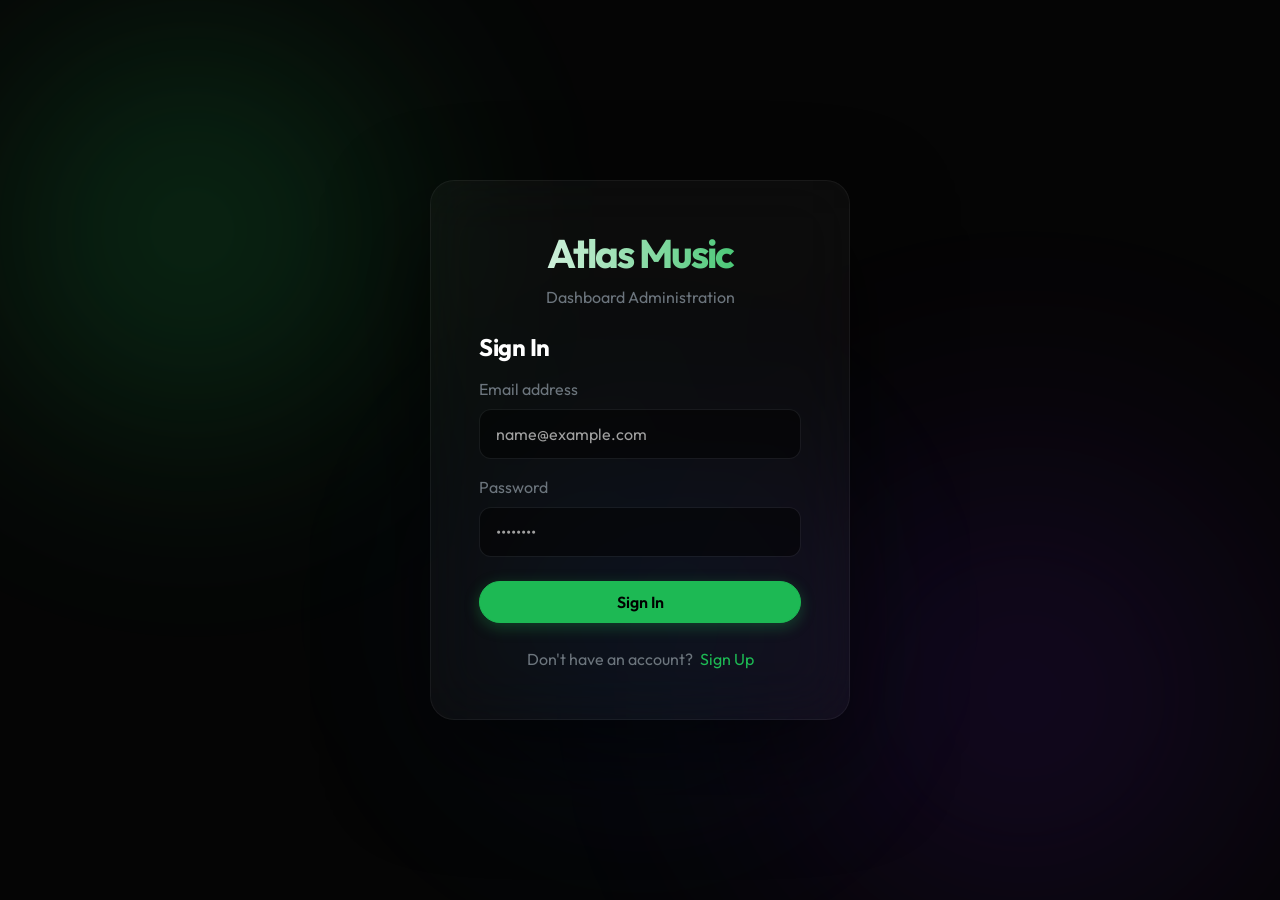
==== login.html @ 5739bf3d "dashboard" ====
<!DOCTYPE html>
<html lang="en">
<head>
    <meta charset="UTF-8">
    <meta name="viewport" content="width=device-width, initial-scale=1.0">
    <title>Atlas Music - Dashboard Login</title>
    <link href="https://cdn.jsdelivr.net/npm/bootstrap@5.3.0/dist/css/bootstrap.min.css" rel="stylesheet">
    <link href="https://fonts.googleapis.com/css2?family=Inter:wght@400;600;700&display=swap" rel="stylesheet">
    <link rel="stylesheet" href="assets/css/style.css">
</head>
<body>
    <!-- Dynamic Background Elements -->
    <div class="bg-mesh">
        <div class="blob blob-1"></div>
        <div class="blob blob-2"></div>
        <div class="blob blob-3"></div>
    </div>

    <div class="container d-flex align-items-center justify-content-center min-vh-100">
        <div class="auth-container w-100">
        <div class="text-center mb-4">
            <h2 class="fw-bold" style="color: var(--primary-color);">Atlas Music</h2>
            <p class="text-secondary">Dashboard Administration</p>
        </div>

        <!-- Login Section -->
        <div id="loginSection">
            <h4 class="mb-3">Sign In</h4>
            <div id="loginError" class="alert alert-danger d-none" role="alert"></div>
            <form id="loginForm">
                <div class="mb-3">
                    <label class="form-label text-secondary">Email address</label>
                    <input type="email" class="form-control" id="loginEmail" required placeholder="name@example.com">
                </div>
                <div class="mb-4">
                    <label class="form-label text-secondary">Password</label>
                    <input type="password" class="form-control" id="loginPassword" required placeholder="••••••••">
                </div>
                <button type="submit" class="btn btn-primary w-100 py-2">Sign In</button>
            </form>
            <div class="text-center mt-4">
                <span class="text-secondary">Don't have an account?</span>
                <a href="#" onclick="toggleAuthMode()" class="text-decoration-none ms-1" style="color: var(--primary-color);">Sign Up</a>
            </div>
        </div>

        <!-- Signup Section -->
        <div id="signupSection" class="d-none">
            <h4 class="mb-3">Create Account</h4>
            <div id="signupError" class="alert alert-danger d-none" role="alert"></div>
            <form id="signupForm">
                <div class="mb-3">
                    <label class="form-label text-secondary">Full Name</label>
                    <input type="text" class="form-control" id="signupName" required placeholder="John Doe">
                </div>
                <div class="mb-3">
                    <label class="form-label text-secondary">Email address</label>
                    <input type="email" class="form-control" id="signupEmail" required placeholder="name@example.com">
                </div>
                <div class="mb-4">
                    <label class="form-label text-secondary">Password</label>
                    <input type="password" class="form-control" id="signupPassword" required placeholder="••••••••">
                </div>
                <button type="submit" class="btn btn-primary w-100 py-2">Sign Up</button>
            </form>
            <div class="text-center mt-4">
                <span class="text-secondary">Already have an account?</span>
                <a href="#" onclick="toggleAuthMode()" class="text-decoration-none ms-1" style="color: var(--primary-color);">Sign In</a>
            </div>
        </div>
    </div>

    <!-- Global Loading Overlay -->
    <div id="loadingOverlay" class="loading-overlay">
        <div class="spinner-glow mb-3"></div>
        <p class="text-white fw-bold">Processing...</p>
    </div>

    <!-- Toast Container -->
    <div id="toastContainer" class="toast-container"></div>

    <script src="assets/js/api.js"></script>
    <script src="assets/js/auth.js"></script>
</body>
</html>
---- assets/css/style.css ----
@import url('https://fonts.googleapis.com/css2?family=Outfit:wght@300;400;500;600;700&display=swap');

:root {
  --primary-color: #1DB954; /* Keeping the Spotify green vibe */
  --primary-hover: #1ed760;
  --bg-color: #050505;
  --glass-bg: rgba(255, 255, 255, 0.03);
  --glass-border: rgba(255, 255, 255, 0.05);
  --glass-hover: rgba(255, 255, 255, 0.08);
  --text-primary: #FFFFFF;
  --text-secondary: #A0A0A0;
  --danger: #ff4b4b;
}

body {
  background-color: var(--bg-color);
  color: var(--text-primary);
  font-family: 'Outfit', sans-serif;
  -webkit-font-smoothing: antialiased;
  min-height: 100vh;
  overflow-x: hidden;
  position: relative;
}

/* Dynamic Background Mesh */
.bg-mesh {
  position: fixed;
  top: 0;
  left: 0;
  width: 100vw;
  height: 100vh;
  z-index: -1;
  overflow: hidden;
  background: var(--bg-color);
}

.blob {
  position: absolute;
  filter: blur(90px);
  z-index: -1;
  opacity: 0.6;
  animation: float 20s infinite alternate ease-in-out;
}

.blob-1 {
  top: -10%;
  left: -10%;
  width: 50vw;
  height: 50vw;
  background: radial-gradient(circle, rgba(29, 185, 84, 0.4) 0%, rgba(0,0,0,0) 70%);
  animation-delay: 0s;
}

.blob-2 {
  bottom: -20%;
  right: -10%;
  width: 60vw;
  height: 60vw;
  background: radial-gradient(circle, rgba(74, 20, 140, 0.4) 0%, rgba(0,0,0,0) 70%);
  animation-delay: -5s;
}

.blob-3 {
  top: 40%;
  left: 50%;
  width: 40vw;
  height: 40vw;
  background: radial-gradient(circle, rgba(13, 71, 161, 0.3) 0%, rgba(0,0,0,0) 70%);
  animation-delay: -10s;
  transform: translateX(-50%);
}

@keyframes float {
  0% { transform: translate(0, 0) scale(1); }
  50% { transform: translate(5%, 10%) scale(1.1); }
  100% { transform: translate(-5%, -5%) scale(0.9); }
}

/* Typography & Headings */
h1, h2, h3, h4, h5, h6 {
  font-weight: 700;
  letter-spacing: -0.02em;
}

/* Custom Scrollbar */
::-webkit-scrollbar {
  width: 6px;
  height: 6px;
}
::-webkit-scrollbar-track {
  background: transparent; 
}
::-webkit-scrollbar-thumb {
  background: rgba(255, 255, 255, 0.1); 
  border-radius: 10px;
}
::-webkit-scrollbar-thumb:hover {
  background: rgba(255, 255, 255, 0.3); 
}

/* Glassmorphism Utilities */
.glass-panel {
  background: var(--glass-bg);
  backdrop-filter: blur(16px);
  -webkit-backdrop-filter: blur(16px);
  border: 1px solid var(--glass-border);
  border-radius: 16px;
}

/* Buttons */
.btn-primary {
  background-color: var(--primary-color);
  border-color: var(--primary-color);
  color: #000;
  font-weight: 600;
  border-radius: 500px;
  padding: 10px 24px;
  transition: all 0.3s cubic-bezier(0.25, 0.8, 0.25, 1);
  box-shadow: 0 4px 15px rgba(29, 185, 84, 0.3);
}
.btn-primary:hover {
  background-color: var(--primary-hover);
  border-color: var(--primary-hover);
  color: #000;
  transform: translateY(-2px);
  box-shadow: 0 8px 25px rgba(29, 185, 84, 0.5);
}

.btn-outline-danger {
  border-radius: 500px;
  font-weight: 600;
  backdrop-filter: blur(10px);
}

/* Sidebar styling */
.sidebar {
  background: rgba(0, 0, 0, 0.4);
  backdrop-filter: blur(20px);
  -webkit-backdrop-filter: blur(20px);
  border-right: 1px solid var(--glass-border);
  min-height: 100vh;
  height: 100vh;
  padding-top: 20px;
  padding-bottom: 110px; /* Space for player bar */
  position: fixed;
  top: 0;
  bottom: 0;
  left: 0;
  overflow-y: auto;
  overscroll-behavior: contain;
  z-index: 100;
}
.sidebar .nav-link {
  color: var(--text-secondary);
  font-weight: 500;
  padding: 12px 20px;
  border-radius: 10px;
  margin-bottom: 8px;
  transition: all 0.3s ease;
  display: flex;
  align-items: center;
}
.sidebar .nav-link:hover, .sidebar .nav-link.active {
  color: var(--text-primary);
  background-color: var(--glass-hover);
  transform: translateX(4px);
}
.sidebar .nav-link i {
  font-size: 1.2rem;
  transition: transform 0.3s ease;
}
.sidebar .nav-link:hover i {
  transform: scale(1.1);
  color: var(--primary-color);
}

/* Main Content Area */
main {
  padding-bottom: 150px !important; /* Extra space for Now Playing bar */
  position: relative;
}

main::after {
  content: "";
  display: block;
  height: 120px;
  width: 100%;
}

/* Cards */
.card {
  background: var(--glass-bg);
  backdrop-filter: blur(12px);
  -webkit-backdrop-filter: blur(12px);
  border: 1px solid var(--glass-border);
  border-radius: 16px;
  transition: all 0.4s cubic-bezier(0.175, 0.885, 0.32, 1.275);
  box-shadow: 0 8px 32px rgba(0, 0, 0, 0.2);
}
.card:hover {
  background: var(--glass-hover);
  transform: translateY(-5px);
  border-color: rgba(255, 255, 255, 0.1);
  box-shadow: 0 15px 40px rgba(0, 0, 0, 0.4);
}

.song-card {
  overflow: hidden;
  position: relative;
}
.song-card img {
  width: 100%;
  aspect-ratio: 1/1;
  object-fit: cover;
  border-radius: 12px;
  margin-bottom: 12px;
  transition: transform 0.5s ease;
}
.song-card:hover img {
  transform: scale(1.05);
}

/* Play Button Overlay */
.play-overlay {
  position: absolute;
  top: 40%;
  left: 50%;
  transform: translate(-50%, -50%) translateY(20px);
  width: 48px;
  height: 48px;
  background: var(--primary-color);
  border-radius: 50%;
  display: flex;
  align-items: center;
  justify-content: center;
  color: #000;
  font-size: 1.5rem;
  opacity: 0;
  transition: all 0.3s cubic-bezier(0.175, 0.885, 0.32, 1.275);
  box-shadow: 0 8px 15px rgba(0,0,0,0.3);
  z-index: 10;
}
.song-card:hover .play-overlay {
  opacity: 1;
  transform: translate(-50%, -50%) translateY(0);
}

/* Stat Cards */
.stat-card {
  position: relative;
  overflow: hidden;
}
.stat-card::before {
  content: '';
  position: absolute;
  top: -50%;
  left: -50%;
  width: 200%;
  height: 200%;
  background: radial-gradient(circle, rgba(255,255,255,0.05) 0%, transparent 60%);
  opacity: 0;
  transition: opacity 0.5s ease;
  pointer-events: none;
}
.stat-card:hover::before {
  opacity: 1;
}

/* Table overrides for glassmorphism */
.table-dark {
  --bs-table-bg: transparent;
  --bs-table-striped-bg: rgba(255,255,255,0.02);
  border-color: var(--glass-border);
}
.table-dark td, .table-dark th {
  padding: 16px;
  vertical-align: middle;
  border-bottom: 1px solid var(--glass-border);
  background: transparent !important;
}

/* Form Controls */
.form-control, .form-select {
  background-color: rgba(0,0,0,0.5);
  border: 1px solid var(--glass-border);
  color: #fff;
  border-radius: 12px;
  padding: 12px 16px;
  transition: all 0.3s ease;
}
.form-control:focus, .form-select:focus {
  background-color: rgba(0,0,0,0.8);
  border-color: var(--primary-color);
  color: #fff;
  box-shadow: 0 0 0 3px rgba(29, 185, 84, 0.2);
}
.form-control::placeholder {
  color: var(--text-secondary);
}

/* Modals */
.modal-backdrop {
  background-color: rgba(0,0,0,0.8);
  backdrop-filter: blur(5px);
}
.modal-content {
  background: rgba(20, 20, 20, 0.85);
  backdrop-filter: blur(20px);
  -webkit-backdrop-filter: blur(20px);
  border: 1px solid var(--glass-border);
  border-radius: 20px;
  box-shadow: 0 25px 50px rgba(0,0,0,0.5);
}
.modal-header {
  border-bottom: 1px solid var(--glass-border);
}
.modal-footer {
  border-top: 1px solid var(--glass-border);
}

/* Animations */
@keyframes fadeInUp {
  from {
    opacity: 0;
    transform: translateY(20px);
  }
  to {
    opacity: 1;
    transform: translateY(0);
  }
}

.fade-in-up {
  animation: fadeInUp 0.5s cubic-bezier(0.165, 0.84, 0.44, 1) forwards;
  opacity: 0;
}

/* Now Playing Bar */
.now-playing-bar {
  position: fixed;
  bottom: 0;
  left: 0;
  width: 100%;
  height: 90px;
  background: rgba(10, 10, 10, 0.85);
  backdrop-filter: blur(25px);
  -webkit-backdrop-filter: blur(25px);
  border-top: 1px solid var(--glass-border);
  z-index: 1000;
  display: flex;
  align-items: center;
  justify-content: space-between;
  padding: 0 24px;
  box-shadow: 0 -10px 30px rgba(0,0,0,0.3);
}

.player-controls .btn-icon {
  background: none;
  border: none;
  color: var(--text-secondary);
  font-size: 1.5rem;
  padding: 8px;
  border-radius: 50%;
  transition: all 0.2s ease;
  display: flex;
  align-items: center;
  justify-content: center;
}
.player-controls .btn-icon:hover {
  color: var(--text-primary);
  background: var(--glass-hover);
}
.player-controls .btn-play {
  width: 40px;
  height: 40px;
  background: #fff;
  color: #000;
  font-size: 1.5rem;
  margin: 0 16px;
}
.player-controls .btn-play:hover {
  background: var(--primary-color);
  color: #000;
  transform: scale(1.05);
}
.progress-bar-container {
  width: 100%;
  max-width: 500px;
  display: flex;
  align-items: center;
  gap: 12px;
  font-size: 0.8rem;
  color: var(--text-secondary);
}
.progress-track {
  height: 4px;
  flex-grow: 1;
  background: rgba(255,255,255,0.1);
  border-radius: 2px;
  cursor: pointer;
  position: relative;
}
.progress-fill {
  position: absolute;
  left: 0;
  top: 0;
  height: 100%;
  background: var(--text-primary);
  border-radius: 2px;
  width: 30%;
  transition: background 0.2s;
}
.progress-track:hover .progress-fill {
  background: var(--primary-color);
}
.progress-thumb {
  position: absolute;
  right: -6px;
  top: -4px;
  width: 12px;
  height: 12px;
  background: #fff;
  border-radius: 50%;
  opacity: 0;
  transition: opacity 0.2s;
}
.progress-track:hover .progress-thumb {
  opacity: 1;
}

@media (max-width: 768px) {
  .sidebar {
    position: relative;
    min-height: auto;
    padding-bottom: 20px;
  }
  .now-playing-bar {
    padding: 0 10px;
  }
  .progress-bar-container {
    display: none;
  }
}

/* Auth / Login Styling */
.auth-container {
  max-width: 420px;
  background: rgba(255, 255, 255, 0.03);
  backdrop-filter: blur(30px);
  -webkit-backdrop-filter: blur(30px);
  border: 1px solid var(--glass-border);
  border-radius: 24px;
  padding: 48px;
  box-shadow: 0 40px 100px rgba(0, 0, 0, 0.6);
  animation: authAppear 0.8s cubic-bezier(0.16, 1, 0.3, 1) forwards;
}

@keyframes authAppear {
  from {
    opacity: 0;
    transform: scale(0.95) translateY(30px);
  }
  to {
    opacity: 1;
    transform: scale(1) translateY(0);
  }
}

.auth-container h2 {
  font-size: 2.5rem;
  letter-spacing: -0.05em;
  background: linear-gradient(to right, #fff, var(--primary-color));
  -webkit-background-clip: text;
  -webkit-text-fill-color: transparent;
}

/* Loading Overlay */
.loading-overlay {
  position: fixed;
  top: 0;
  left: 0;
  width: 100%;
  height: 100%;
  background: rgba(0, 0, 0, 0.7);
  backdrop-filter: blur(10px);
  -webkit-backdrop-filter: blur(10px);
  display: flex;
  flex-direction: column;
  align-items: center;
  justify-content: center;
  z-index: 9999;
  opacity: 0;
  pointer-events: none;
  transition: opacity 0.3s ease;
}

.loading-overlay.active {
  opacity: 1;
  pointer-events: all;
}

.spinner-glow {
  width: 60px;
  height: 60px;
  border: 4px solid rgba(255, 255, 255, 0.1);
  border-left-color: var(--primary-color);
  border-radius: 50%;
  animation: spin 1s linear infinite;
  box-shadow: 0 0 20px rgba(29, 185, 84, 0.2);
}

@keyframes spin {
  to { transform: rotate(360deg); }
}

/* Toast Notifications */
.toast-container {
  position: fixed;
  top: 24px;
  right: 24px;
  z-index: 10000;
  display: flex;
  flex-direction: column;
  gap: 12px;
}

.custom-toast {
  min-width: 300px;
  max-width: 400px;
  background: rgba(25, 25, 25, 0.8);
  backdrop-filter: blur(20px);
  -webkit-backdrop-filter: blur(20px);
  border: 1px solid var(--glass-border);
  border-radius: 16px;
  padding: 16px 20px;
  display: flex;
  align-items: center;
  gap: 16px;
  color: #fff;
  box-shadow: 0 10px 30px rgba(0,0,0,0.4);
  transform: translateX(120%);
  transition: transform 0.5s cubic-bezier(0.175, 0.885, 0.32, 1.275);
}

.custom-toast.show {
  transform: translateX(0);
}

.toast-icon {
  width: 40px;
  height: 40px;
  border-radius: 12px;
  display: flex;
  align-items: center;
  justify-content: center;
  font-size: 1.2rem;
  flex-shrink: 0;
}

.toast-success .toast-icon {
  background: rgba(29, 185, 84, 0.1);
  color: var(--primary-color);
}

.toast-error .toast-icon {
  background: rgba(255, 75, 75, 0.1);
  color: var(--danger);
}

.toast-content {
  flex-grow: 1;
}

.toast-title {
  font-weight: 700;
  font-size: 0.95rem;
  margin-bottom: 2px;
}

.toast-message {
  font-size: 0.85rem;
  color: var(--text-secondary);
}
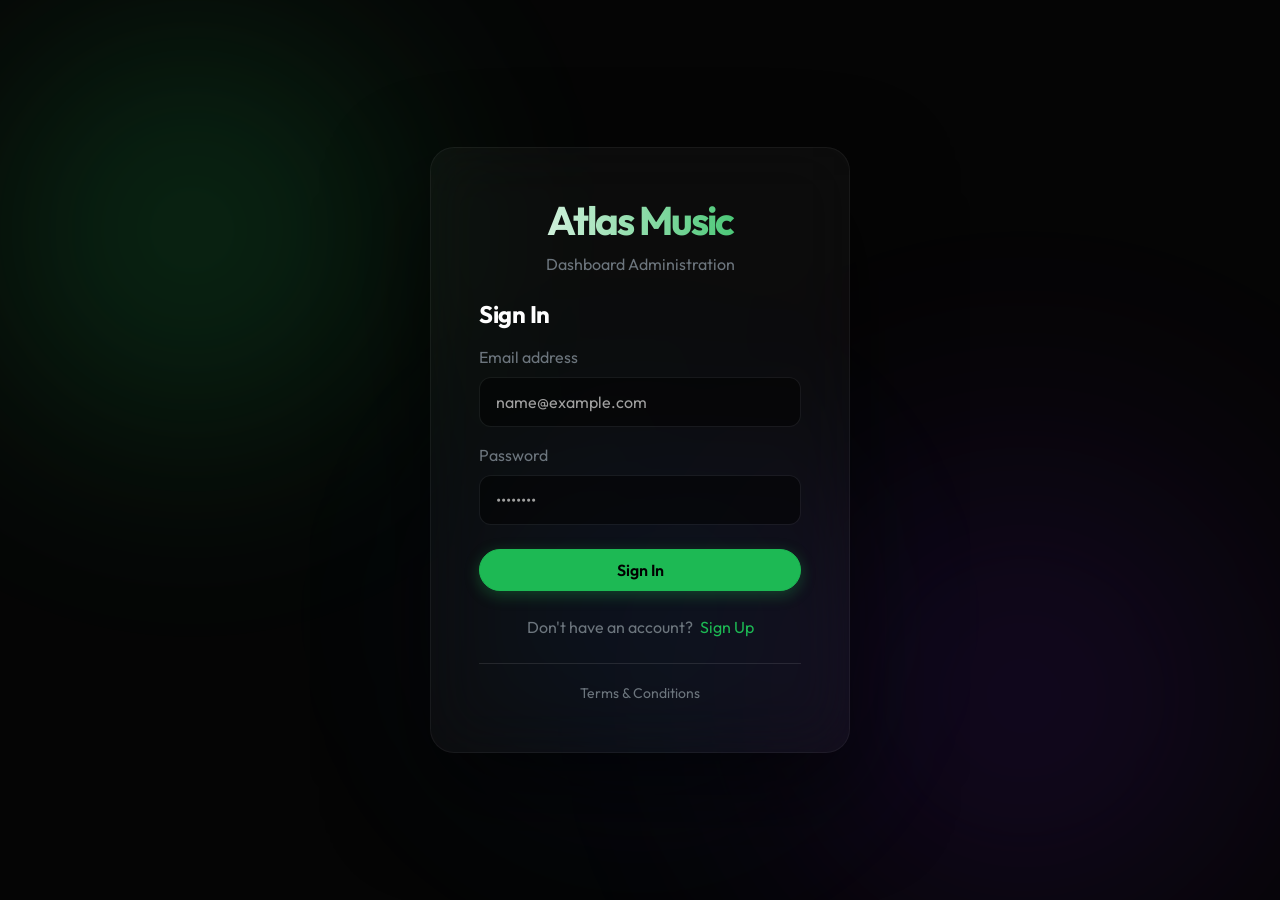
==== commit 3c8daf99: "terms" ====
--- a/login.html
+++ b/login.html
@@ -68,6 +68,10 @@
                 <a href="#" onclick="toggleAuthMode()" class="text-decoration-none ms-1" style="color: var(--primary-color);">Sign In</a>
             </div>
         </div>
+
+        <div class="text-center mt-4 pt-3 border-top" style="border-color: rgba(255,255,255,0.1) !important;">
+            <a href="terms.html" class="text-secondary small text-decoration-none hover-white">Terms & Conditions</a>
+        </div>
     </div>
 
     <!-- Global Loading Overlay -->
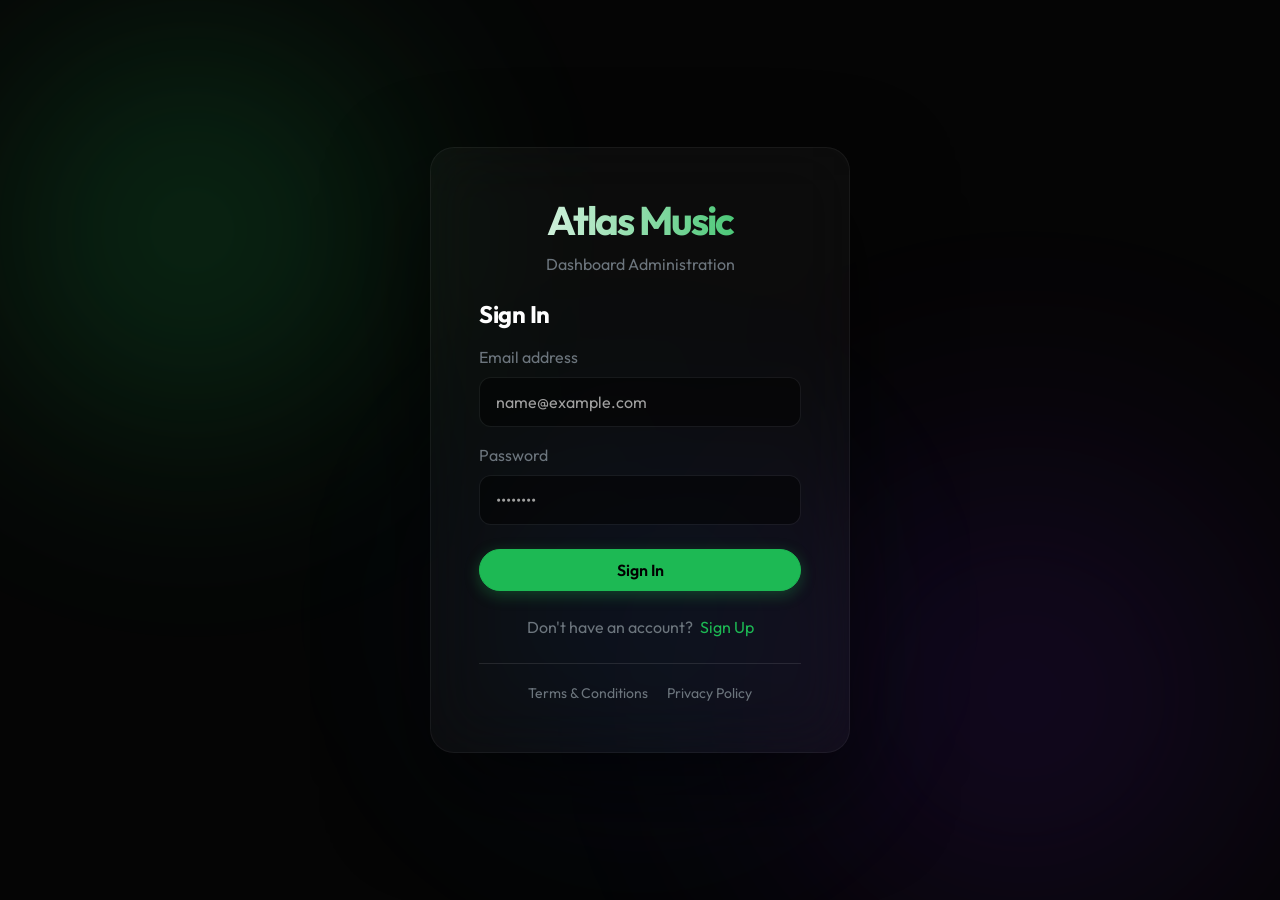
==== commit ed61a114: "privacy policy" ====
--- a/login.html
+++ b/login.html
@@ -1,5 +1,6 @@
 <!DOCTYPE html>
 <html lang="en">
+
 <head>
     <meta charset="UTF-8">
     <meta name="viewport" content="width=device-width, initial-scale=1.0">
@@ -8,6 +9,7 @@
     <link href="https://fonts.googleapis.com/css2?family=Inter:wght@400;600;700&display=swap" rel="stylesheet">
     <link rel="stylesheet" href="assets/css/style.css">
 </head>
+
 <body>
     <!-- Dynamic Background Elements -->
     <div class="bg-mesh">
@@ -18,72 +20,79 @@
 
     <div class="container d-flex align-items-center justify-content-center min-vh-100">
         <div class="auth-container w-100">
-        <div class="text-center mb-4">
-            <h2 class="fw-bold" style="color: var(--primary-color);">Atlas Music</h2>
-            <p class="text-secondary">Dashboard Administration</p>
-        </div>
+            <div class="text-center mb-4">
+                <h2 class="fw-bold" style="color: var(--primary-color);">Atlas Music</h2>
+                <p class="text-secondary">Dashboard Administration</p>
+            </div>
 
-        <!-- Login Section -->
-        <div id="loginSection">
-            <h4 class="mb-3">Sign In</h4>
-            <div id="loginError" class="alert alert-danger d-none" role="alert"></div>
-            <form id="loginForm">
-                <div class="mb-3">
-                    <label class="form-label text-secondary">Email address</label>
-                    <input type="email" class="form-control" id="loginEmail" required placeholder="name@example.com">
+            <!-- Login Section -->
+            <div id="loginSection">
+                <h4 class="mb-3">Sign In</h4>
+                <div id="loginError" class="alert alert-danger d-none" role="alert"></div>
+                <form id="loginForm">
+                    <div class="mb-3">
+                        <label class="form-label text-secondary">Email address</label>
+                        <input type="email" class="form-control" id="loginEmail" required
+                            placeholder="name@example.com">
+                    </div>
+                    <div class="mb-4">
+                        <label class="form-label text-secondary">Password</label>
+                        <input type="password" class="form-control" id="loginPassword" required placeholder="••••••••">
+                    </div>
+                    <button type="submit" class="btn btn-primary w-100 py-2">Sign In</button>
+                </form>
+                <div class="text-center mt-4">
+                    <span class="text-secondary">Don't have an account?</span>
+                    <a href="#" onclick="toggleAuthMode()" class="text-decoration-none ms-1"
+                        style="color: var(--primary-color);">Sign Up</a>
                 </div>
-                <div class="mb-4">
-                    <label class="form-label text-secondary">Password</label>
-                    <input type="password" class="form-control" id="loginPassword" required placeholder="••••••••">
+            </div>
+
+            <!-- Signup Section -->
+            <div id="signupSection" class="d-none">
+                <h4 class="mb-3">Create Account</h4>
+                <div id="signupError" class="alert alert-danger d-none" role="alert"></div>
+                <form id="signupForm">
+                    <div class="mb-3">
+                        <label class="form-label text-secondary">Full Name</label>
+                        <input type="text" class="form-control" id="signupName" required placeholder="John Doe">
+                    </div>
+                    <div class="mb-3">
+                        <label class="form-label text-secondary">Email address</label>
+                        <input type="email" class="form-control" id="signupEmail" required
+                            placeholder="name@example.com">
+                    </div>
+                    <div class="mb-4">
+                        <label class="form-label text-secondary">Password</label>
+                        <input type="password" class="form-control" id="signupPassword" required placeholder="••••••••">
+                    </div>
+                    <button type="submit" class="btn btn-primary w-100 py-2">Sign Up</button>
+                </form>
+                <div class="text-center mt-4">
+                    <span class="text-secondary">Already have an account?</span>
+                    <a href="#" onclick="toggleAuthMode()" class="text-decoration-none ms-1"
+                        style="color: var(--primary-color);">Sign In</a>
                 </div>
-                <button type="submit" class="btn btn-primary w-100 py-2">Sign In</button>
-            </form>
-            <div class="text-center mt-4">
-                <span class="text-secondary">Don't have an account?</span>
-                <a href="#" onclick="toggleAuthMode()" class="text-decoration-none ms-1" style="color: var(--primary-color);">Sign Up</a>
+            </div>
+
+            <div class="text-center mt-4 pt-3 border-top" style="border-color: rgba(255,255,255,0.1) !important;">
+                <a href="terms.html" class="text-secondary small text-decoration-none hover-white me-3">Terms &
+                    Conditions</a>
+                <a href="privacy.html" class="text-secondary small text-decoration-none hover-white">Privacy Policy</a>
             </div>
         </div>
 
-        <!-- Signup Section -->
-        <div id="signupSection" class="d-none">
-            <h4 class="mb-3">Create Account</h4>
-            <div id="signupError" class="alert alert-danger d-none" role="alert"></div>
-            <form id="signupForm">
-                <div class="mb-3">
-                    <label class="form-label text-secondary">Full Name</label>
-                    <input type="text" class="form-control" id="signupName" required placeholder="John Doe">
-                </div>
-                <div class="mb-3">
-                    <label class="form-label text-secondary">Email address</label>
-                    <input type="email" class="form-control" id="signupEmail" required placeholder="name@example.com">
-                </div>
-                <div class="mb-4">
-                    <label class="form-label text-secondary">Password</label>
-                    <input type="password" class="form-control" id="signupPassword" required placeholder="••••••••">
-                </div>
-                <button type="submit" class="btn btn-primary w-100 py-2">Sign Up</button>
-            </form>
-            <div class="text-center mt-4">
-                <span class="text-secondary">Already have an account?</span>
-                <a href="#" onclick="toggleAuthMode()" class="text-decoration-none ms-1" style="color: var(--primary-color);">Sign In</a>
-            </div>
+        <!-- Global Loading Overlay -->
+        <div id="loadingOverlay" class="loading-overlay">
+            <div class="spinner-glow mb-3"></div>
+            <p class="text-white fw-bold">Processing...</p>
         </div>
 
-        <div class="text-center mt-4 pt-3 border-top" style="border-color: rgba(255,255,255,0.1) !important;">
-            <a href="terms.html" class="text-secondary small text-decoration-none hover-white">Terms & Conditions</a>
-        </div>
-    </div>
+        <!-- Toast Container -->
+        <div id="toastContainer" class="toast-container"></div>
 
-    <!-- Global Loading Overlay -->
-    <div id="loadingOverlay" class="loading-overlay">
-        <div class="spinner-glow mb-3"></div>
-        <p class="text-white fw-bold">Processing...</p>
-    </div>
+        <script src="assets/js/api.js"></script>
+        <script src="assets/js/auth.js"></script>
+</body>
 
-    <!-- Toast Container -->
-    <div id="toastContainer" class="toast-container"></div>
-
-    <script src="assets/js/api.js"></script>
-    <script src="assets/js/auth.js"></script>
-</body>
-</html>
+</html>
